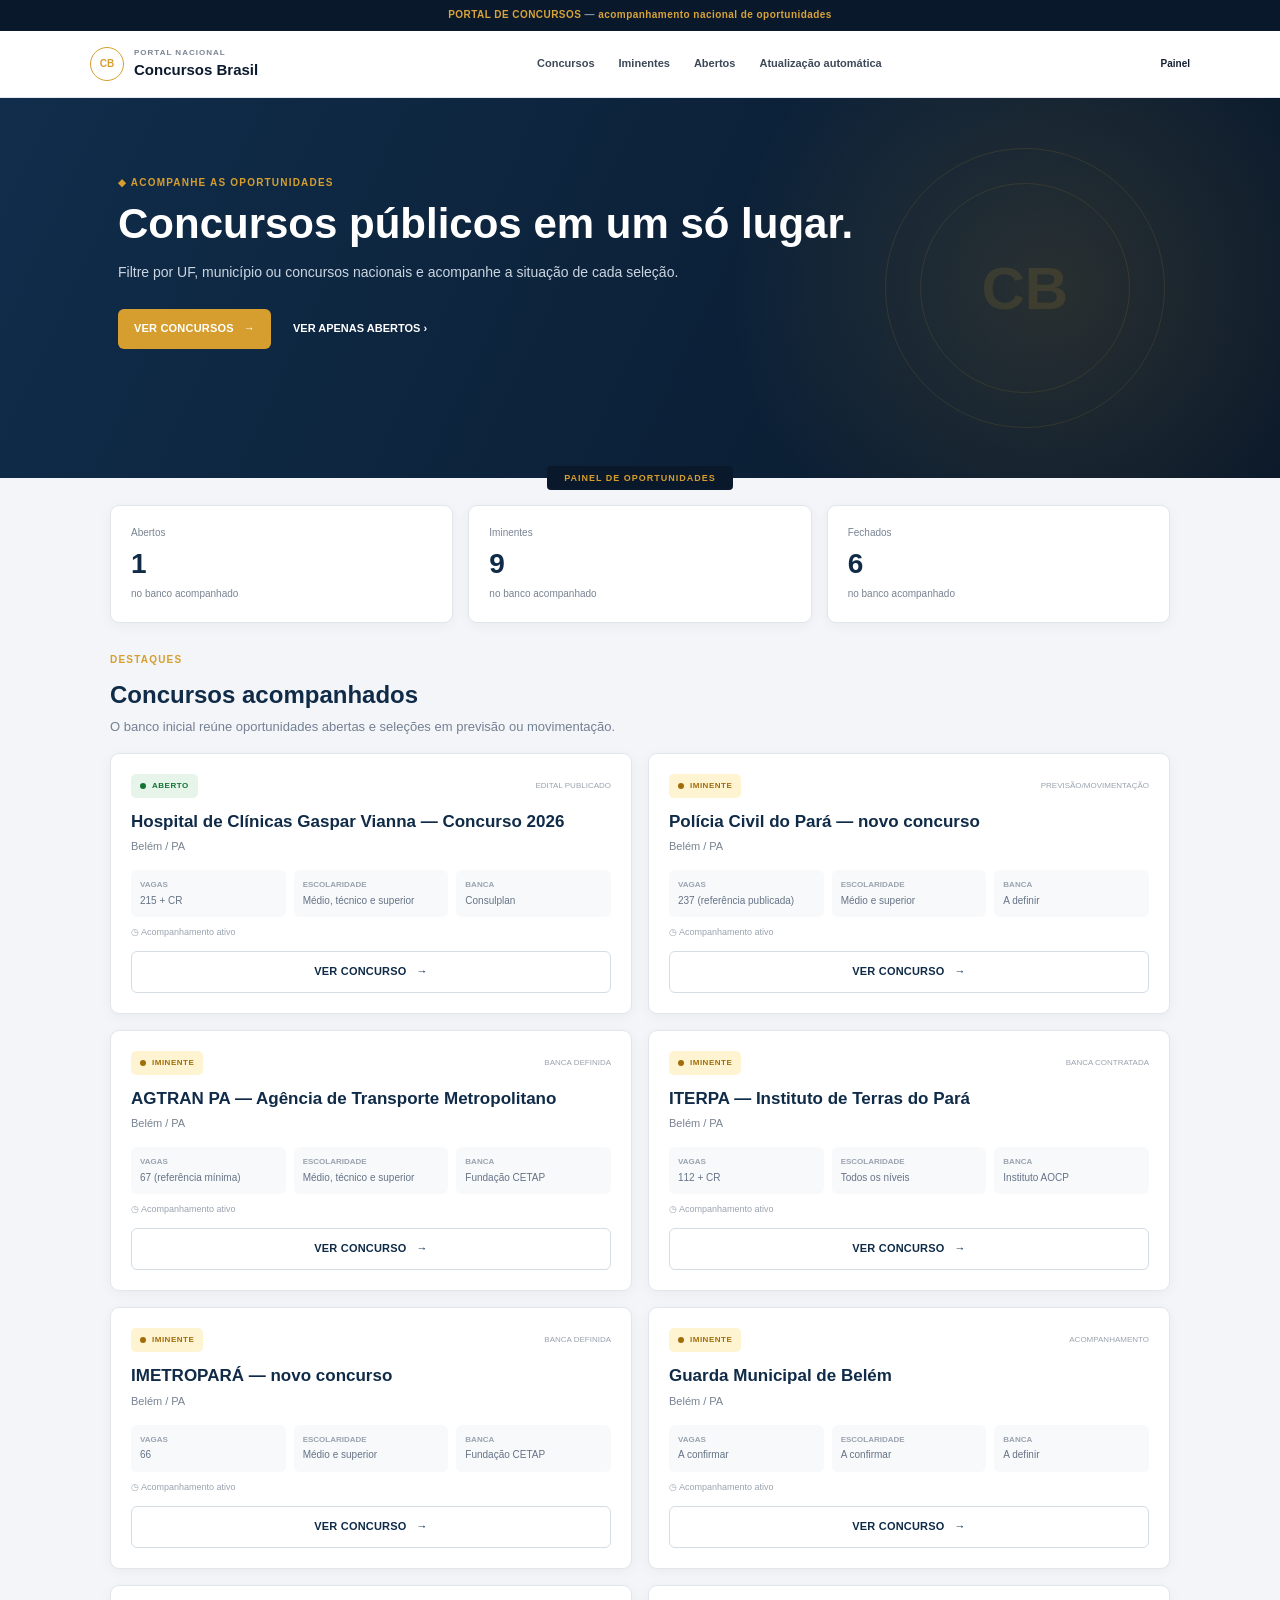
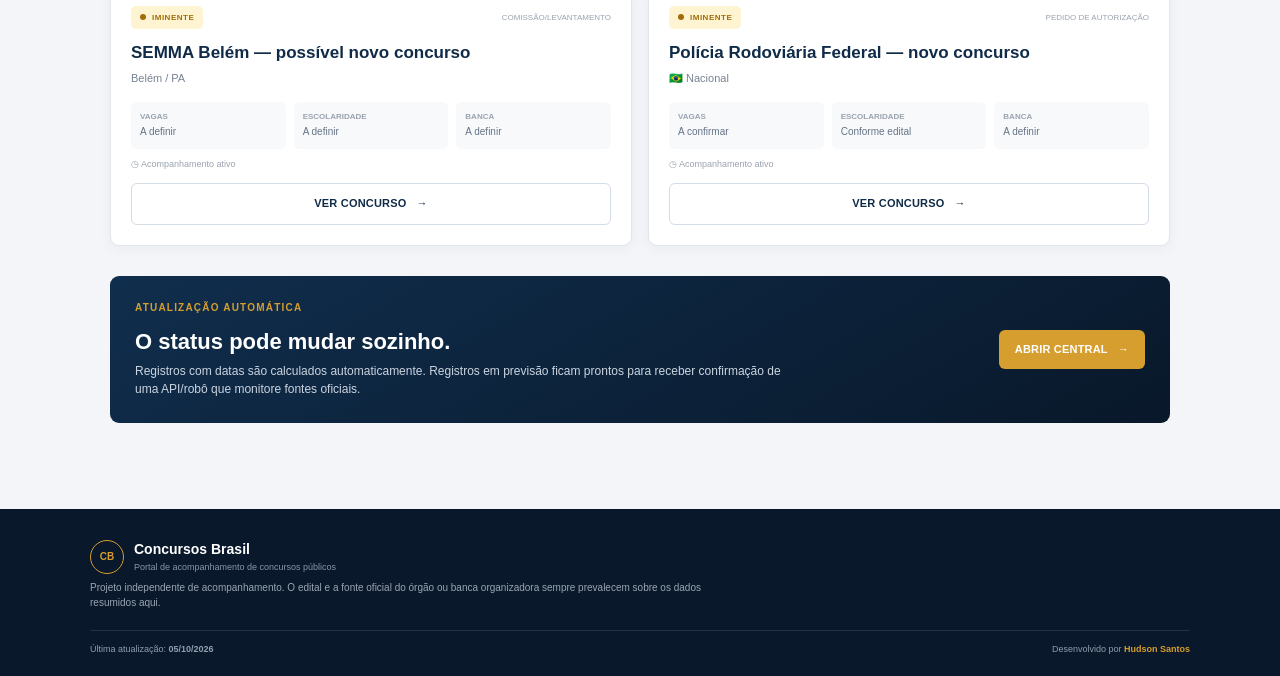
==== index.html @ ea2a6db9 "Add files via upload" ====
<!doctype html><html lang="pt-BR"><head><meta charset="utf-8"><meta name="viewport" content="width=device-width,initial-scale=1"><meta name="theme-color" content="#09182a"><title>Concursos Brasil | Portal de Concursos</title><link rel="stylesheet" href="style.css"></head><body>
<div class="top-bar">PORTAL DE CONCURSOS <span>—</span> acompanhamento nacional de oportunidades</div>
<header class="navbar"><a class="brand" href="index.html"><div class="logo-mark"><span>CB</span></div><div><span class="brand-kicker">PORTAL NACIONAL</span><strong>Concursos Brasil</strong></div></a><nav class="desktop-nav"><a href="concursos.html">Concursos</a><a href="concursos.html?status=iminente">Iminentes</a><a href="concursos.html?status=aberto">Abertos</a><a href="#automatico">Atualização automática</a></nav><a class="admin-link" href="admin/index.html">Painel</a><button class="menu-button" id="menuButton">☰</button></header>
<div class="mobile-menu" id="mobileMenu"><a href="concursos.html">Todos os concursos</a><a href="concursos.html?status=iminente">Iminentes</a><a href="concursos.html?status=aberto">Abertos</a><a href="#automatico">Atualização automática</a></div>
<main><section class="hero"><div class="hero-inner"><div class="eyebrow">◆ ACOMPANHE AS OPORTUNIDADES</div><h1>Concursos públicos em um só lugar.</h1><p>Filtre por UF, município ou concursos nacionais e acompanhe a situação de cada seleção.</p><div class="hero-actions"><a class="btn btn-gold" href="concursos.html">VER CONCURSOS <b>→</b></a><a class="hero-link" href="concursos.html?status=aberto">VER APENAS ABERTOS ›</a></div></div><div class="hero-emblem"><div class="emblem-ring"><span>CB</span></div></div></section><div class="section-ribbon"><span>PAINEL DE OPORTUNIDADES</span></div>
<section class="page-wrap"><div class="stats-grid" id="stats"></div><section class="section-block"><div class="section-kicker">DESTAQUES</div><h2>Concursos acompanhados</h2><p>O banco inicial reúne oportunidades abertas e seleções em previsão ou movimentação.</p><div class="cards-grid" id="featured"></div></section><section class="dark-strip" id="automatico"><div><div class="section-kicker">ATUALIZAÇÃO AUTOMÁTICA</div><h2>O status pode mudar sozinho.</h2><p>Registros com datas são calculados automaticamente. Registros em previsão ficam prontos para receber confirmação de uma API/robô que monitore fontes oficiais.</p></div><a class="btn btn-gold" href="concursos.html">ABRIR CENTRAL <b>→</b></a></section></section></main>
<footer class="footer"><div class="footer-inner"><div class="footer-brand"><div class="logo-mark"><span>CB</span></div><div><strong>Concursos Brasil</strong><small>Portal de acompanhamento de concursos públicos</small></div></div><p>Projeto independente de acompanhamento. O edital e a fonte oficial do órgão ou banca organizadora sempre prevalecem sobre os dados resumidos aqui.</p><div class="footer-bottom"><span>Última atualização: <b id="lastUpdate">—</b></span><span>Desenvolvido por <strong>Hudson Santos</strong></span></div></div></footer><script src="data.js"></script><script src="script.js"></script></body></html>
---- style.css ----
html{scroll-behavior:smooth}*{box-sizing:border-box;margin:0;padding:0}body{font-family:-apple-system,BlinkMacSystemFont,"Segoe UI",Roboto,Arial,sans-serif;background:#f3f5f8;color:#172033;line-height:1.45}a{text-decoration:none;color:inherit}button,input,select{font:inherit}.top-bar{height:31px;background:#09182a;color:#d8a33a;text-align:center;font-size:10px;font-weight:800;letter-spacing:.45px;padding:8px}.top-bar span{color:#8793a5}.navbar{height:67px;background:#fff;border-bottom:1px solid #e4e8ee;display:flex;align-items:center;justify-content:space-between;padding:0 max(18px,calc((100% - 1100px)/2));position:sticky;top:0;z-index:30}.brand{display:flex;align-items:center;gap:10px}.brand strong{display:block;color:#0b1a2d;font-size:15px}.brand-kicker{display:block;color:#7a8493;font-size:8px;font-weight:800;letter-spacing:1px}.logo-mark{width:34px;height:34px;border:1px solid #d69e2e;border-radius:50%;display:grid;place-items:center;color:#d69e2e;font-weight:900;font-size:10px}.desktop-nav{display:flex;gap:24px;font-size:11px;font-weight:700;color:#3d4858}.desktop-nav a:hover,.admin-link:hover{color:#c58f22}.admin-link{font-size:10px;font-weight:900}.menu-button{display:none;border:1px solid #dfe4eb;background:#fff;border-radius:6px;padding:7px 10px}.mobile-menu{display:none;background:#fff;border-bottom:1px solid #e2e7ee;position:sticky;top:98px;z-index:29;padding:8px 18px}.mobile-menu.open{display:flex;flex-direction:column}.mobile-menu a{padding:12px 0;border-bottom:1px solid #edf0f4;font-size:13px;font-weight:700}.hero{min-height:380px;background:linear-gradient(115deg,#102d4b,#09182a);color:#fff;position:relative;overflow:hidden}.hero:after{content:"";position:absolute;inset:0;background:radial-gradient(circle at 82% 50%,rgba(214,158,46,.15),transparent 30%)}.hero-inner{max-width:1100px;margin:auto;padding:78px 28px;position:relative;z-index:2}.eyebrow,.section-kicker{color:#d69e2e;font-size:10px;font-weight:900;letter-spacing:1.2px;margin-bottom:11px}.hero h1,.inner-hero h1{font-size:42px;line-height:1.05;margin-bottom:15px;font-weight:800}.hero p,.inner-hero p{max-width:650px;color:#cbd5e1;font-size:14px;line-height:1.65}.hero-actions{display:flex;align-items:center;gap:22px;margin-top:25px}.btn{border:0;display:inline-flex;justify-content:center;align-items:center;gap:10px;padding:12px 16px;border-radius:6px;font-size:11px;font-weight:900;letter-spacing:.2px;cursor:pointer;transition:.22s}.btn:hover{transform:translateY(-1px)}.btn-gold{background:#d69e2e;color:#fff}.btn-outline{background:#fff;color:#0f2b48;border:1px solid #d4dce5}.full{width:100%}.hero-link{font-size:11px;font-weight:800}.hero-emblem{position:absolute;right:9%;top:50px;width:280px;height:280px;opacity:.13;border:1px solid #d69e2e;border-radius:50%;display:grid;place-items:center}.emblem-ring{width:210px;height:210px;border:1px solid #d69e2e;border-radius:50%;display:grid;place-items:center}.emblem-ring span{font-size:60px;font-weight:900;color:#d69e2e}.section-ribbon{text-align:center;margin-top:-14px;position:relative;z-index:5}.section-ribbon span{background:#09182a;color:#d69e2e;padding:7px 17px;border-radius:4px;font-size:9px;font-weight:900;letter-spacing:1px}.page-wrap{max-width:1100px;margin:auto;padding:0 20px 40px}.stats-grid{display:grid;grid-template-columns:repeat(3,1fr);gap:15px;margin-top:18px}.stat-card,.card,.feature-card,.contest-card{background:#fff;border:1px solid #e1e6ed;border-radius:9px;box-shadow:0 3px 14px rgba(16,24,40,.045);padding:20px}.stat-card span,.stat-card small{display:block;color:#788392;font-size:10px}.stat-card strong{display:block;color:#102b48;font-size:28px;margin:3px 0}.section-block{margin:30px 0}.section-block h2{font-size:24px;color:#102b48;margin-bottom:5px}.section-block>p{font-size:13px;color:#748093;margin-bottom:16px}.cards-grid,.contest-list{display:grid;grid-template-columns:repeat(2,1fr);gap:16px}.contest-card{transition:.2s}.contest-card:hover{transform:translateY(-2px);border-color:#d69e2e}.contest-card-top{display:flex;justify-content:space-between;align-items:center;margin-bottom:12px}.status-pill{display:inline-flex;align-items:center;gap:6px;border-radius:5px;padding:6px 9px;font-size:8px;font-weight:900;letter-spacing:.5px}.status-pill i{width:6px;height:6px;border-radius:50%;background:currentColor}.status-aberto{background:#e6f4ea;color:#137333}.status-iminente{background:#fff4d2;color:#a16d08}.status-fechado{background:#edf1f5;color:#718096}.confidence{font-size:8px;color:#9aa3af;text-transform:uppercase}.contest-card h3{font-size:17px;color:#102b48;margin-bottom:5px}.location{font-size:11px;color:#778292;margin-bottom:15px}.meta-grid{display:grid;grid-template-columns:repeat(3,1fr);gap:8px;margin-bottom:13px}.meta-grid span{font-size:10px;color:#667386;background:#f7f9fb;border-radius:6px;padding:9px}.meta-grid b{display:block;font-size:8px;text-transform:uppercase;color:#9aa3af;margin-bottom:3px}.date-line{font-size:10px;color:#667386;margin-bottom:14px}.dark-strip{margin:26px 0;background:linear-gradient(150deg,#102e4d,#09182a);border-radius:9px;padding:25px;color:#fff;display:flex;justify-content:space-between;align-items:center;gap:20px}.dark-strip h2{font-size:22px;margin-bottom:5px}.dark-strip p{font-size:12px;color:#cbd5e0;max-width:650px}.footer{background:#09182a;color:#fff;margin-top:20px;padding:30px 20px 20px}.footer-inner{max-width:1100px;margin:auto}.footer-inner p{color:#99a5b4;font-size:10px;max-width:650px;margin-top:7px}.footer-bottom{border-top:1px solid rgba(255,255,255,.1);margin-top:20px;padding-top:12px;color:#929eae;font-size:9px}.inner-hero{background:linear-gradient(160deg,#102e4d,#09182a);color:#fff;padding:32px 0 38px}.inner-page{padding-top:20px}.back-link{display:inline-block;color:#dce4ed;font-size:10px;font-weight:900;margin-bottom:17px}.nav-back{margin:0}.filters{margin-bottom:25px}.filter-row{display:grid;grid-template-columns:repeat(4,1fr);gap:12px}.filters label{font-size:9px;font-weight:900;color:#657183;text-transform:uppercase}.filters select{display:block;width:100%;margin-top:6px;border:1px solid #dfe5ec;background:#fff;border-radius:6px;padding:10px;color:#263246;font-size:11px}.search-box{display:flex;border:1px solid #dfe5ec;border-radius:6px;margin:14px 0 10px}.search-box input{border:0;outline:0;flex:1;padding:11px 12px;font-size:12px;background:transparent}.search-box span{padding:10px 13px;color:#7b8796}.filter-actions{display:flex;align-items:center;gap:12px}.filter-actions span{font-size:10px;color:#7a8492}.empty-state{background:#fff;border:1px solid #e2e7ed;border-radius:8px;padding:18px;color:#596779;font-size:12px;grid-column:1/-1}.empty-state span{display:block;color:#9aa3af;font-size:11px;margin-top:3px}.detail-grid{display:grid;grid-template-columns:1fr 1fr;gap:16px}.card h2,.feature-card h2{font-size:20px;color:#102b48;margin-bottom:7px}.card p,.feature-card p{font-size:13px;color:#748093;line-height:1.55;margin-bottom:16px}.info-list>div{display:flex;justify-content:space-between;padding:11px 0;border-bottom:1px solid #edf0f4;font-size:11px}.info-list span{color:#748093;text-align:right}@media(max-width:800px){.desktop-nav,.admin-link{display:none}.menu-button{display:block}.hero-inner{padding:60px 20px}.hero h1{font-size:34px}.hero-emblem{right:-80px;top:75px}.cards-grid,.contest-list,.detail-grid{grid-template-columns:1fr}.page-wrap{padding-left:16px;padding-right:16px}.filter-row{grid-template-columns:1fr 1fr}.stats-grid{grid-template-columns:1fr 1fr}.dark-strip{align-items:flex-start;flex-direction:column}.dark-strip .btn{width:100%}}@media(max-width:480px){.top-bar{font-size:8px}.navbar{padding:0 14px}.hero h1,.inner-hero h1{font-size:29px}.stats-grid,.filter-row{grid-template-columns:1fr}.meta-grid{grid-template-columns:1fr}}
.footer-brand{display:flex;align-items:center;gap:10px}.footer-brand strong{display:block;font-size:14px}.footer-brand small{display:block;color:#8996a6;font-size:9px;margin-top:2px}.footer-bottom{display:flex;justify-content:space-between;gap:20px;flex-wrap:wrap}.footer-bottom strong{color:#d69e2e}.monitor-line{font-size:9px;color:#9aa3af;margin:-4px 0 12px}
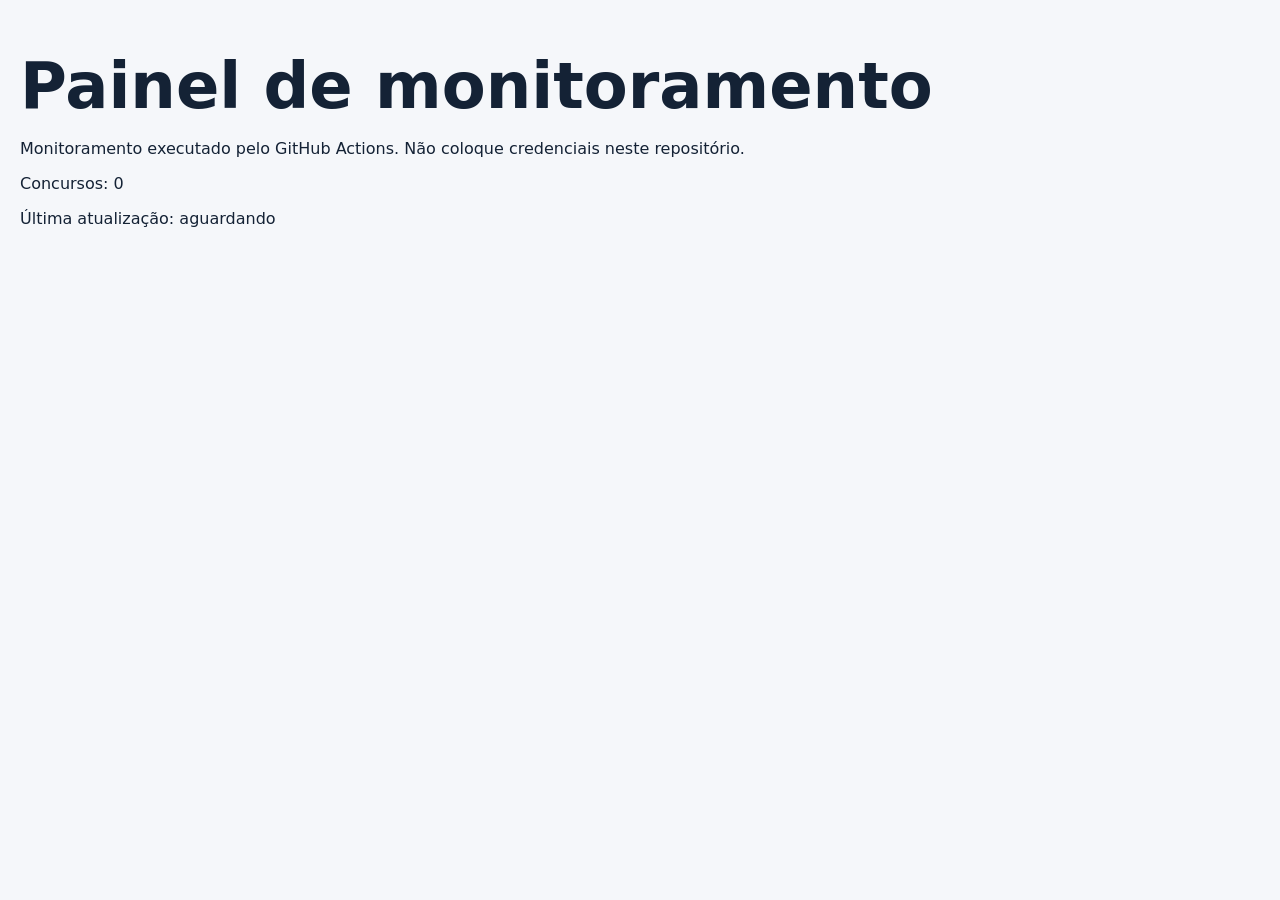
==== commit 18729aac: "Add files via upload" ====
--- a/index.html
+++ b/index.html
@@ -1,7 +1 @@
-<!doctype html><html lang="pt-BR"><head><meta charset="utf-8"><meta name="viewport" content="width=device-width,initial-scale=1"><meta name="theme-color" content="#09182a"><title>Concursos Brasil | Portal de Concursos</title><link rel="stylesheet" href="style.css"></head><body>
-<div class="top-bar">PORTAL DE CONCURSOS <span>—</span> acompanhamento nacional de oportunidades</div>
-<header class="navbar"><a class="brand" href="index.html"><div class="logo-mark"><span>CB</span></div><div><span class="brand-kicker">PORTAL NACIONAL</span><strong>Concursos Brasil</strong></div></a><nav class="desktop-nav"><a href="concursos.html">Concursos</a><a href="concursos.html?status=iminente">Iminentes</a><a href="concursos.html?status=aberto">Abertos</a><a href="#automatico">Atualização automática</a></nav><a class="admin-link" href="admin/index.html">Painel</a><button class="menu-button" id="menuButton">☰</button></header>
-<div class="mobile-menu" id="mobileMenu"><a href="concursos.html">Todos os concursos</a><a href="concursos.html?status=iminente">Iminentes</a><a href="concursos.html?status=aberto">Abertos</a><a href="#automatico">Atualização automática</a></div>
-<main><section class="hero"><div class="hero-inner"><div class="eyebrow">◆ ACOMPANHE AS OPORTUNIDADES</div><h1>Concursos públicos em um só lugar.</h1><p>Filtre por UF, município ou concursos nacionais e acompanhe a situação de cada seleção.</p><div class="hero-actions"><a class="btn btn-gold" href="concursos.html">VER CONCURSOS <b>→</b></a><a class="hero-link" href="concursos.html?status=aberto">VER APENAS ABERTOS ›</a></div></div><div class="hero-emblem"><div class="emblem-ring"><span>CB</span></div></div></section><div class="section-ribbon"><span>PAINEL DE OPORTUNIDADES</span></div>
-<section class="page-wrap"><div class="stats-grid" id="stats"></div><section class="section-block"><div class="section-kicker">DESTAQUES</div><h2>Concursos acompanhados</h2><p>O banco inicial reúne oportunidades abertas e seleções em previsão ou movimentação.</p><div class="cards-grid" id="featured"></div></section><section class="dark-strip" id="automatico"><div><div class="section-kicker">ATUALIZAÇÃO AUTOMÁTICA</div><h2>O status pode mudar sozinho.</h2><p>Registros com datas são calculados automaticamente. Registros em previsão ficam prontos para receber confirmação de uma API/robô que monitore fontes oficiais.</p></div><a class="btn btn-gold" href="concursos.html">ABRIR CENTRAL <b>→</b></a></section></section></main>
-<footer class="footer"><div class="footer-inner"><div class="footer-brand"><div class="logo-mark"><span>CB</span></div><div><strong>Concursos Brasil</strong><small>Portal de acompanhamento de concursos públicos</small></div></div><p>Projeto independente de acompanhamento. O edital e a fonte oficial do órgão ou banca organizadora sempre prevalecem sobre os dados resumidos aqui.</p><div class="footer-bottom"><span>Última atualização: <b id="lastUpdate">—</b></span><span>Desenvolvido por <strong>Hudson Santos</strong></span></div></div></footer><script src="data.js"></script><script src="script.js"></script></body></html>
+<!doctype html><html lang="pt-BR"><meta charset="utf-8"><meta name="viewport" content="width=device-width,initial-scale=1"><title>Admin — Concursos Brasil</title><link rel="stylesheet" href="../style.css"><main class="container" style="padding:40px 20px"><h1>Painel de monitoramento</h1><p>Monitoramento executado pelo GitHub Actions. Não coloque credenciais neste repositório.</p><div id="status">Carregando…</div><script src="../data/runtime.js"></script><script>const d=window.CONCURSOS_RUNTIME||{};document.getElementById('status').innerHTML='<p>Concursos: '+(d.contests||[]).length+'</p><p>Última atualização: '+(d.updatedAt||'aguardando')+'</p>';</script></main>
--- a/style.css
+++ b/style.css
@@ -1,2 +1 @@
-html{scroll-behavior:smooth}*{box-sizing:border-box;margin:0;padding:0}body{font-family:-apple-system,BlinkMacSystemFont,"Segoe UI",Roboto,Arial,sans-serif;background:#f3f5f8;color:#172033;line-height:1.45}a{text-decoration:none;color:inherit}button,input,select{font:inherit}.top-bar{height:31px;background:#09182a;color:#d8a33a;text-align:center;font-size:10px;font-weight:800;letter-spacing:.45px;padding:8px}.top-bar span{color:#8793a5}.navbar{height:67px;background:#fff;border-bottom:1px solid #e4e8ee;display:flex;align-items:center;justify-content:space-between;padding:0 max(18px,calc((100% - 1100px)/2));position:sticky;top:0;z-index:30}.brand{display:flex;align-items:center;gap:10px}.brand strong{display:block;color:#0b1a2d;font-size:15px}.brand-kicker{display:block;color:#7a8493;font-size:8px;font-weight:800;letter-spacing:1px}.logo-mark{width:34px;height:34px;border:1px solid #d69e2e;border-radius:50%;display:grid;place-items:center;color:#d69e2e;font-weight:900;font-size:10px}.desktop-nav{display:flex;gap:24px;font-size:11px;font-weight:700;color:#3d4858}.desktop-nav a:hover,.admin-link:hover{color:#c58f22}.admin-link{font-size:10px;font-weight:900}.menu-button{display:none;border:1px solid #dfe4eb;background:#fff;border-radius:6px;padding:7px 10px}.mobile-menu{display:none;background:#fff;border-bottom:1px solid #e2e7ee;position:sticky;top:98px;z-index:29;padding:8px 18px}.mobile-menu.open{display:flex;flex-direction:column}.mobile-menu a{padding:12px 0;border-bottom:1px solid #edf0f4;font-size:13px;font-weight:700}.hero{min-height:380px;background:linear-gradient(115deg,#102d4b,#09182a);color:#fff;position:relative;overflow:hidden}.hero:after{content:"";position:absolute;inset:0;background:radial-gradient(circle at 82% 50%,rgba(214,158,46,.15),transparent 30%)}.hero-inner{max-width:1100px;margin:auto;padding:78px 28px;position:relative;z-index:2}.eyebrow,.section-kicker{color:#d69e2e;font-size:10px;font-weight:900;letter-spacing:1.2px;margin-bottom:11px}.hero h1,.inner-hero h1{font-size:42px;line-height:1.05;margin-bottom:15px;font-weight:800}.hero p,.inner-hero p{max-width:650px;color:#cbd5e1;font-size:14px;line-height:1.65}.hero-actions{display:flex;align-items:center;gap:22px;margin-top:25px}.btn{border:0;display:inline-flex;justify-content:center;align-items:center;gap:10px;padding:12px 16px;border-radius:6px;font-size:11px;font-weight:900;letter-spacing:.2px;cursor:pointer;transition:.22s}.btn:hover{transform:translateY(-1px)}.btn-gold{background:#d69e2e;color:#fff}.btn-outline{background:#fff;color:#0f2b48;border:1px solid #d4dce5}.full{width:100%}.hero-link{font-size:11px;font-weight:800}.hero-emblem{position:absolute;right:9%;top:50px;width:280px;height:280px;opacity:.13;border:1px solid #d69e2e;border-radius:50%;display:grid;place-items:center}.emblem-ring{width:210px;height:210px;border:1px solid #d69e2e;border-radius:50%;display:grid;place-items:center}.emblem-ring span{font-size:60px;font-weight:900;color:#d69e2e}.section-ribbon{text-align:center;margin-top:-14px;position:relative;z-index:5}.section-ribbon span{background:#09182a;color:#d69e2e;padding:7px 17px;border-radius:4px;font-size:9px;font-weight:900;letter-spacing:1px}.page-wrap{max-width:1100px;margin:auto;padding:0 20px 40px}.stats-grid{display:grid;grid-template-columns:repeat(3,1fr);gap:15px;margin-top:18px}.stat-card,.card,.feature-card,.contest-card{background:#fff;border:1px solid #e1e6ed;border-radius:9px;box-shadow:0 3px 14px rgba(16,24,40,.045);padding:20px}.stat-card span,.stat-card small{display:block;color:#788392;font-size:10px}.stat-card strong{display:block;color:#102b48;font-size:28px;margin:3px 0}.section-block{margin:30px 0}.section-block h2{font-size:24px;color:#102b48;margin-bottom:5px}.section-block>p{font-size:13px;color:#748093;margin-bottom:16px}.cards-grid,.contest-list{display:grid;grid-template-columns:repeat(2,1fr);gap:16px}.contest-card{transition:.2s}.contest-card:hover{transform:translateY(-2px);border-color:#d69e2e}.contest-card-top{display:flex;justify-content:space-between;align-items:center;margin-bottom:12px}.status-pill{display:inline-flex;align-items:center;gap:6px;border-radius:5px;padding:6px 9px;font-size:8px;font-weight:900;letter-spacing:.5px}.status-pill i{width:6px;height:6px;border-radius:50%;background:currentColor}.status-aberto{background:#e6f4ea;color:#137333}.status-iminente{background:#fff4d2;color:#a16d08}.status-fechado{background:#edf1f5;color:#718096}.confidence{font-size:8px;color:#9aa3af;text-transform:uppercase}.contest-card h3{font-size:17px;color:#102b48;margin-bottom:5px}.location{font-size:11px;color:#778292;margin-bottom:15px}.meta-grid{display:grid;grid-template-columns:repeat(3,1fr);gap:8px;margin-bottom:13px}.meta-grid span{font-size:10px;color:#667386;background:#f7f9fb;border-radius:6px;padding:9px}.meta-grid b{display:block;font-size:8px;text-transform:uppercase;color:#9aa3af;margin-bottom:3px}.date-line{font-size:10px;color:#667386;margin-bottom:14px}.dark-strip{margin:26px 0;background:linear-gradient(150deg,#102e4d,#09182a);border-radius:9px;padding:25px;color:#fff;display:flex;justify-content:space-between;align-items:center;gap:20px}.dark-strip h2{font-size:22px;margin-bottom:5px}.dark-strip p{font-size:12px;color:#cbd5e0;max-width:650px}.footer{background:#09182a;color:#fff;margin-top:20px;padding:30px 20px 20px}.footer-inner{max-width:1100px;margin:auto}.footer-inner p{color:#99a5b4;font-size:10px;max-width:650px;margin-top:7px}.footer-bottom{border-top:1px solid rgba(255,255,255,.1);margin-top:20px;padding-top:12px;color:#929eae;font-size:9px}.inner-hero{background:linear-gradient(160deg,#102e4d,#09182a);color:#fff;padding:32px 0 38px}.inner-page{padding-top:20px}.back-link{display:inline-block;color:#dce4ed;font-size:10px;font-weight:900;margin-bottom:17px}.nav-back{margin:0}.filters{margin-bottom:25px}.filter-row{display:grid;grid-template-columns:repeat(4,1fr);gap:12px}.filters label{font-size:9px;font-weight:900;color:#657183;text-transform:uppercase}.filters select{display:block;width:100%;margin-top:6px;border:1px solid #dfe5ec;background:#fff;border-radius:6px;padding:10px;color:#263246;font-size:11px}.search-box{display:flex;border:1px solid #dfe5ec;border-radius:6px;margin:14px 0 10px}.search-box input{border:0;outline:0;flex:1;padding:11px 12px;font-size:12px;background:transparent}.search-box span{padding:10px 13px;color:#7b8796}.filter-actions{display:flex;align-items:center;gap:12px}.filter-actions span{font-size:10px;color:#7a8492}.empty-state{background:#fff;border:1px solid #e2e7ed;border-radius:8px;padding:18px;color:#596779;font-size:12px;grid-column:1/-1}.empty-state span{display:block;color:#9aa3af;font-size:11px;margin-top:3px}.detail-grid{display:grid;grid-template-columns:1fr 1fr;gap:16px}.card h2,.feature-card h2{font-size:20px;color:#102b48;margin-bottom:7px}.card p,.feature-card p{font-size:13px;color:#748093;line-height:1.55;margin-bottom:16px}.info-list>div{display:flex;justify-content:space-between;padding:11px 0;border-bottom:1px solid #edf0f4;font-size:11px}.info-list span{color:#748093;text-align:right}@media(max-width:800px){.desktop-nav,.admin-link{display:none}.menu-button{display:block}.hero-inner{padding:60px 20px}.hero h1{font-size:34px}.hero-emblem{right:-80px;top:75px}.cards-grid,.contest-list,.detail-grid{grid-template-columns:1fr}.page-wrap{padding-left:16px;padding-right:16px}.filter-row{grid-template-columns:1fr 1fr}.stats-grid{grid-template-columns:1fr 1fr}.dark-strip{align-items:flex-start;flex-direction:column}.dark-strip .btn{width:100%}}@media(max-width:480px){.top-bar{font-size:8px}.navbar{padding:0 14px}.hero h1,.inner-hero h1{font-size:29px}.stats-grid,.filter-row{grid-template-columns:1fr}.meta-grid{grid-template-columns:1fr}}
-.footer-brand{display:flex;align-items:center;gap:10px}.footer-brand strong{display:block;font-size:14px}.footer-brand small{display:block;color:#8996a6;font-size:9px;margin-top:2px}.footer-bottom{display:flex;justify-content:space-between;gap:20px;flex-wrap:wrap}.footer-bottom strong{color:#d69e2e}.monitor-line{font-size:9px;color:#9aa3af;margin:-4px 0 12px}
+:root{--navy:#071a33;--navy2:#0d2748;--gold:#d7a83e;--bg:#f5f7fa;--text:#142235;--muted:#66758a;--line:#e3e8ef;--green:#16834b;--yellow:#b97900;--red:#c0392b}*{box-sizing:border-box}body{margin:0;font-family:Inter,system-ui,-apple-system,Segoe UI,Arial,sans-serif;color:var(--text);background:var(--bg)}a{text-decoration:none;color:inherit}.wrap{width:min(1160px,92%);margin:auto}.top{background:var(--navy);color:white;border-bottom:1px solid #193657;position:sticky;top:0;z-index:5}.nav{height:72px;display:flex;align-items:center;justify-content:space-between}.brand{display:flex;gap:10px;align-items:center;font-size:19px;font-weight:700}.brand b{color:var(--gold)}.mark{width:38px;height:38px;display:grid;place-items:center;background:var(--gold);color:var(--navy);border-radius:9px;font-weight:900}.nav nav{display:flex;gap:25px}.nav nav a{opacity:.8;padding:26px 0}.nav nav a.active,.nav nav a:hover{opacity:1;color:var(--gold)}.hamb{display:none;background:none;color:#fff;border:0;font-size:25px}.hero{background:linear-gradient(125deg,var(--navy),var(--navy2));color:#fff;padding:82px 0 74px}.hero-grid{display:grid;grid-template-columns:1.35fr .65fr;gap:60px;align-items:center}.eyebrow{font-size:12px;letter-spacing:2px;font-weight:800;color:var(--gold)}h1{font-size:clamp(38px,5vw,66px);line-height:1.02;margin:14px 0 20px}.hero h1 strong{color:var(--gold)}.hero p{font-size:18px;line-height:1.65;color:#d8e1ed;max-width:680px}.actions{display:flex;gap:12px;margin-top:30px}.btn{display:inline-block;padding:13px 19px;border-radius:8px;font-weight:800;border:1px solid transparent}.btn.primary{background:var(--gold);color:var(--navy)}.btn.ghost{border-color:#49627e;color:#fff}.hero-card{background:#fff;color:var(--text);padding:28px;border-radius:18px;box-shadow:0 20px 60px #0004}.live{font-size:11px;font-weight:900;color:var(--green);letter-spacing:1px}.live i{display:inline-block;width:8px;height:8px;background:var(--green);border-radius:50%;margin-right:6px}.big{font-size:28px;font-weight:900;margin:18px 0 7px}.hero-card p{font-size:14px;color:var(--muted)}.stats{display:grid;grid-template-columns:repeat(4,1fr);background:#fff;margin-top:-28px;position:relative;border-radius:14px;box-shadow:0 10px 30px #10233d12}.stats div{padding:25px;border-right:1px solid var(--line)}.stats div:last-child{border:0}.stats b{display:block;font-size:30px}.stats span{color:var(--muted);font-size:13px}.section{padding:65px 0}.section-head{display:flex;justify-content:space-between;align-items:end;margin-bottom:24px}.section h2,.page-title h1{font-size:34px;margin:8px 0}.section-head>a{font-weight:800;color:var(--navy2)}.cards{display:grid;grid-template-columns:repeat(3,1fr);gap:18px}.card{background:#fff;border:1px solid var(--line);border-radius:14px;padding:20px;box-shadow:0 7px 22px #10233d08}.card-top,.card-foot{display:flex;justify-content:space-between;gap:10px;align-items:center;font-size:12px;color:var(--muted)}.badge{font-size:10px;font-weight:900;padding:6px 8px;border-radius:999px;letter-spacing:.6px}.badge.aberto{background:#dff5e8;color:var(--green)}.badge.iminente{background:#fff0cf;color:var(--yellow)}.badge.fechado{background:#f9e0dd;color:var(--red)}.card h3{font-size:20px;margin:17px 0 5px}.org{color:var(--muted);min-height:36px}.meta{display:grid;gap:8px;padding:16px 0;border-top:1px solid var(--line);border-bottom:1px solid var(--line);font-size:12px;color:#53647a}.card-foot{padding-top:15px}.card-foot a{color:var(--navy2);font-weight:900}.info{display:grid;grid-template-columns:1fr 1fr;gap:50px;align-items:center}.info p{color:var(--muted);line-height:1.7}.pipeline{display:flex;flex-wrap:wrap;gap:10px;align-items:center;justify-content:center}.pipeline span{background:#fff;border:1px solid var(--line);padding:16px;border-radius:10px;font-weight:800}.pipeline b{color:var(--gold)}footer{background:var(--navy);color:#b8c5d4;margin-top:30px}.foot{min-height:76px;display:flex;justify-content:space-between;align-items:center;font-size:13px}.foot b{color:var(--gold)}.listing{padding:55px 0}.page-title{margin-bottom:28px}.page-title h1{font-size:44px}.page-title p{color:var(--muted)}.filters{display:grid;grid-template-columns:2fr repeat(5,1fr);gap:10px;background:#fff;border:1px solid var(--line);padding:15px;border-radius:14px}.filters label{font-size:11px;font-weight:800;color:var(--muted)}input,select{display:block;width:100%;margin-top:7px;padding:12px;border:1px solid #d7dee8;border-radius:8px;background:#fff;color:var(--text);font:inherit}.toolbar{display:flex;justify-content:space-between;padding:20px 0;color:var(--muted);font-size:13px}.toolbar button{border:0;background:none;color:var(--navy2);font-weight:800}.detail{padding:55px 0}.back{color:var(--muted);font-weight:800}.detail-head{margin:28px 0;display:flex;justify-content:space-between;gap:20px;align-items:center}.detail-head h1{font-size:46px;margin:12px 0}.detail-head p{color:var(--muted);font-size:18px}.detail-box{background:var(--navy);color:#fff;padding:25px 35px;border-radius:14px;text-align:center}.detail-box b{display:block;font-size:28px;color:var(--gold)}.detail-box span{font-size:12px}.detail-grid{display:grid;grid-template-columns:1fr 1fr;gap:18px}.panel{background:#fff;border:1px solid var(--line);padding:26px;border-radius:14px}.panel h2{margin-top:0}.panel dl{display:grid;grid-template-columns:160px 1fr;gap:14px;margin:0}.panel dt{font-weight:800;color:var(--muted)}.panel dd{margin:0}.empty{background:#fff;padding:40px;border-radius:14px;text-align:center;color:var(--muted)}@media(max-width:900px){.cards{grid-template-columns:1fr 1fr}.filters{grid-template-columns:1fr 1fr}.hero-grid,.info{grid-template-columns:1fr}.stats{grid-template-columns:1fr 1fr}.nav nav{display:none;position:absolute;top:72px;left:0;right:0;background:var(--navy);padding:15px 4%;flex-direction:column;gap:0}.nav nav.show{display:flex}.nav nav a{padding:14px}.hamb{display:block}.detail-head,.detail-grid{grid-template-columns:1fr;display:grid}.detail-head h1{font-size:38px}}@media(max-width:600px){.cards,.filters{grid-template-columns:1fr}.hero{padding:55px 0}.stats div{padding:18px}.stats b{font-size:24px}.foot{flex-direction:column;justify-content:center;gap:7px}.section-head{display:block}.detail-box{justify-self:start}.panel dl{grid-template-columns:1fr}}
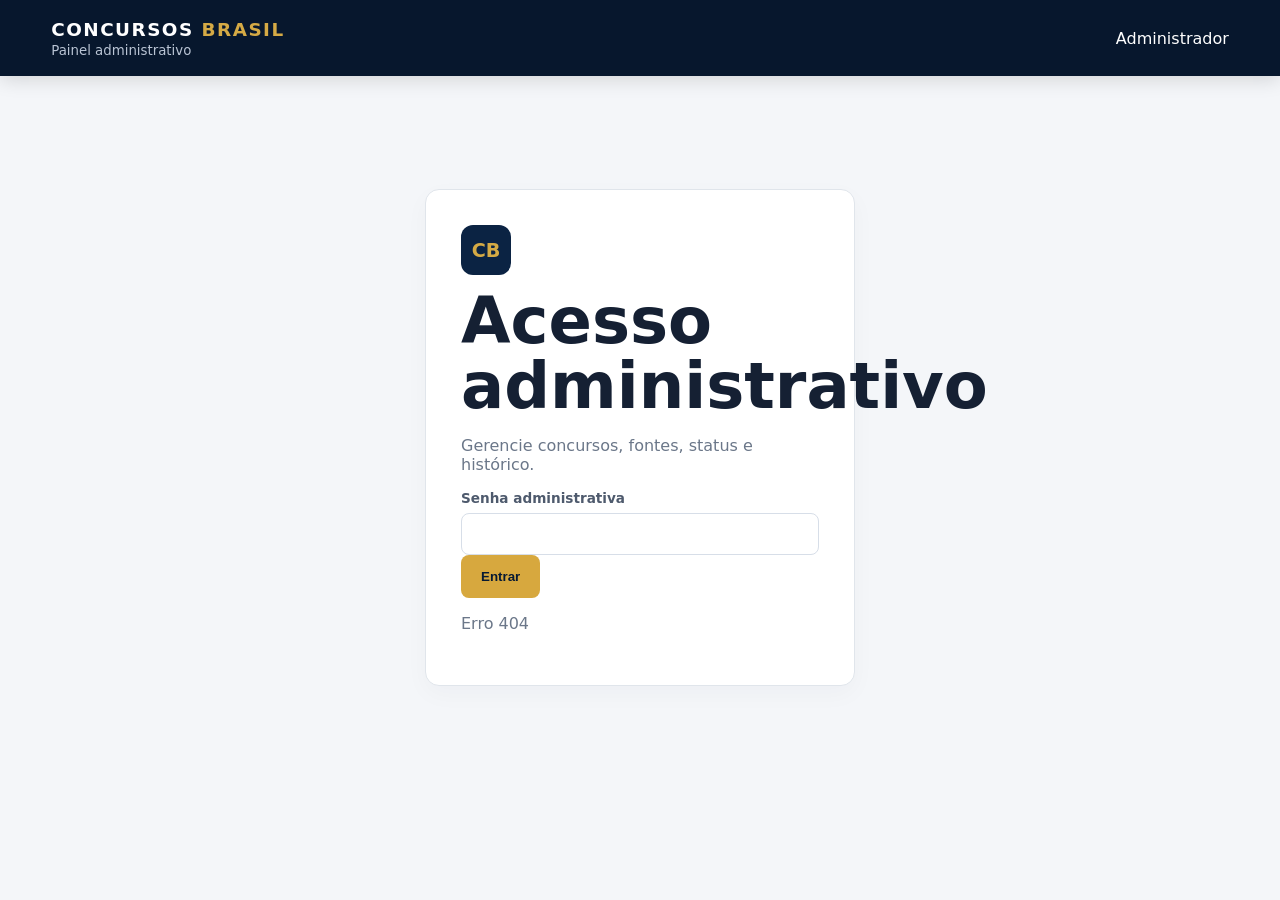
==== commit 6a4518fc: "Add files via upload" ====
--- a/index.html
+++ b/index.html
@@ -1 +1,18 @@
-<!doctype html><html lang="pt-BR"><meta charset="utf-8"><meta name="viewport" content="width=device-width,initial-scale=1"><title>Admin — Concursos Brasil</title><link rel="stylesheet" href="../style.css"><main class="container" style="padding:40px 20px"><h1>Painel de monitoramento</h1><p>Monitoramento executado pelo GitHub Actions. Não coloque credenciais neste repositório.</p><div id="status">Carregando…</div><script src="../data/runtime.js"></script><script>const d=window.CONCURSOS_RUNTIME||{};document.getElementById('status').innerHTML='<p>Concursos: '+(d.contests||[]).length+'</p><p>Última atualização: '+(d.updatedAt||'aguardando')+'</p>';</script></main>
+<!doctype html>
+<html lang="pt-BR">
+<head><meta charset="utf-8"><meta name="viewport" content="width=device-width,initial-scale=1"><title>Painel Administrativo — Concursos Brasil</title><link rel="stylesheet" href="../style.css"></head>
+<body class="admin-page">
+<header class="admin-top"><div><strong>CONCURSOS <span>BRASIL</span></strong><small>Painel administrativo</small></div><div class="admin-actions"><span id="adminUser">Administrador</span><button id="logout" class="btn ghost">Sair</button></div></header>
+<main class="admin-wrap">
+<section id="loginView" class="admin-login panel"><div class="admin-logo">CB</div><h1>Acesso administrativo</h1><p>Gerencie concursos, fontes, status e histórico.</p><form id="loginForm"><label>Senha administrativa<input id="password" type="password" autocomplete="current-password" required></label><button class="btn primary" type="submit">Entrar</button><p id="loginMsg" class="form-msg"></p></form></section>
+<section id="appView" hidden>
+<div class="admin-grid"><article class="stat panel"><span>Total</span><strong id="total">0</strong></article><article class="stat panel"><span>Aberto</span><strong id="open">0</strong></article><article class="stat panel"><span>Iminente</span><strong id="soon">0</strong></article><article class="stat panel"><span>Fechado</span><strong id="closed">0</strong></article></div>
+<div class="admin-tabs"><button class="tab active" data-tab="contests">Concursos</button><button class="tab" data-tab="sources">Fontes</button><button class="tab" data-tab="history">Histórico</button><button class="tab" data-tab="system">Sistema</button></div>
+<section id="tab-contests" class="admin-section"><div class="section-head"><div><h2>Concursos cadastrados</h2><p>Edite, adicione, exclua e corrija qualquer registro.</p></div><button id="newContest" class="btn primary">+ Novo concurso</button></div><div class="toolbar"><input id="search" placeholder="Pesquisar concurso, órgão, banca..."/><select id="filterStatus"><option value="">Todos os status</option><option value="aberto">Aberto</option><option value="iminente">Iminente</option><option value="fechado">Fechado</option></select><select id="filterUF"><option value="">Todas as UFs</option></select></div><div class="table-scroll"><table><thead><tr><th>Concurso</th><th>UF</th><th>Âmbito</th><th>Status</th><th>Atualização</th><th>Ações</th></tr></thead><tbody id="contestRows"></tbody></table></div></section>
+<section id="tab-sources" class="admin-section" hidden><div class="section-head"><div><h2>Fontes monitoradas</h2><p>Cadastre fontes oficiais e organizadoras usadas pelo monitor.</p></div><button id="newSource" class="btn primary">+ Nova fonte</button></div><div class="table-scroll"><table><thead><tr><th>Nome</th><th>Tipo</th><th>Escopo</th><th>URL</th><th>Ações</th></tr></thead><tbody id="sourceRows"></tbody></table></div></section>
+<section id="tab-history" class="admin-section" hidden><div class="section-head"><div><h2>Histórico</h2><p>Auditoria das alterações feitas pelo administrador e pelo robô.</p></div></div><div class="table-scroll"><table><thead><tr><th>Data</th><th>Ação</th><th>Concurso</th><th>Detalhes</th></tr></thead><tbody id="historyRows"></tbody></table></div></section>
+<section id="tab-system" class="admin-section" hidden><div class="panel system-card"><h2>Automação</h2><p>O monitor pode enviar novos registros para a API usando o segredo <code>MONITOR_TOKEN</code>. O site público lê o D1 pela rota <code>/api/contests</code>.</p><button id="seed" class="btn primary">Carregar base inicial no banco</button><button id="refresh" class="btn ghost">Atualizar painel</button><p id="systemMsg" class="form-msg"></p></div></section>
+</section></main>
+<div id="modal" class="modal" hidden><div class="modal-card"><button class="modal-close" id="closeModal">×</button><h2 id="modalTitle">Novo concurso</h2><form id="contestForm" class="form-grid"><input type="hidden" id="f_id"><label>Nome*<input id="f_nome" required></label><label>Órgão<input id="f_orgao"></label><label>UF*<input id="f_uf" maxlength="2" required></label><label>Município<input id="f_municipio"></label><label>Abrangência<select id="f_abrangencia"><option>Nacional</option><option>Federal</option><option>Estadual</option><option>Municipal</option><option>Regional</option></select></label><label>Status<select id="f_status"><option value="iminente">Iminente</option><option value="aberto">Aberto</option><option value="fechado">Fechado</option></select></label><label>Vagas<input id="f_vagas"></label><label>Escolaridade<input id="f_escolaridade"></label><label>Banca<input id="f_banca"></label><label>Início das inscrições<input id="f_inicio" type="date"></label><label>Fim das inscrições<input id="f_fim" type="date"></label><label>Data da prova<input id="f_prova" type="date"></label><label class="full">Fonte/URL<input id="f_fonte" type="url"></label><label>Fonte oficial? <select id="f_oficial"><option value="1">Sim</option><option value="0">Não</option></select></label><label>Confiança<input id="f_confidence" placeholder="oficial / confirmado / previsão"></label><div class="form-actions full"><button type="button" class="btn ghost" id="cancel">Cancelar</button><button class="btn primary">Salvar concurso</button></div><p id="formMsg" class="form-msg full"></p></form></div></div>
+<div id="sourceModal" class="modal" hidden><div class="modal-card"><button class="modal-close" id="closeSource">×</button><h2>Nova fonte</h2><form id="sourceForm" class="form-grid"><label>Nome*<input id="s_name" required></label><label>Tipo<select id="s_type"><option>official</option><option>organizer</option><option>news</option></select></label><label>Escopo<input id="s_scope" value="national"></label><label class="full">URL*<input id="s_url" type="url" required></label><div class="form-actions full"><button type="button" class="btn ghost" id="cancelSource">Cancelar</button><button class="btn primary">Adicionar</button></div><p id="sourceMsg" class="form-msg full"></p></form></div></div>
+<script src="admin.js"></script></body></html>
--- a/style.css
+++ b/style.css
@@ -1 +1,3 @@
 :root{--navy:#071a33;--navy2:#0d2748;--gold:#d7a83e;--bg:#f5f7fa;--text:#142235;--muted:#66758a;--line:#e3e8ef;--green:#16834b;--yellow:#b97900;--red:#c0392b}*{box-sizing:border-box}body{margin:0;font-family:Inter,system-ui,-apple-system,Segoe UI,Arial,sans-serif;color:var(--text);background:var(--bg)}a{text-decoration:none;color:inherit}.wrap{width:min(1160px,92%);margin:auto}.top{background:var(--navy);color:white;border-bottom:1px solid #193657;position:sticky;top:0;z-index:5}.nav{height:72px;display:flex;align-items:center;justify-content:space-between}.brand{display:flex;gap:10px;align-items:center;font-size:19px;font-weight:700}.brand b{color:var(--gold)}.mark{width:38px;height:38px;display:grid;place-items:center;background:var(--gold);color:var(--navy);border-radius:9px;font-weight:900}.nav nav{display:flex;gap:25px}.nav nav a{opacity:.8;padding:26px 0}.nav nav a.active,.nav nav a:hover{opacity:1;color:var(--gold)}.hamb{display:none;background:none;color:#fff;border:0;font-size:25px}.hero{background:linear-gradient(125deg,var(--navy),var(--navy2));color:#fff;padding:82px 0 74px}.hero-grid{display:grid;grid-template-columns:1.35fr .65fr;gap:60px;align-items:center}.eyebrow{font-size:12px;letter-spacing:2px;font-weight:800;color:var(--gold)}h1{font-size:clamp(38px,5vw,66px);line-height:1.02;margin:14px 0 20px}.hero h1 strong{color:var(--gold)}.hero p{font-size:18px;line-height:1.65;color:#d8e1ed;max-width:680px}.actions{display:flex;gap:12px;margin-top:30px}.btn{display:inline-block;padding:13px 19px;border-radius:8px;font-weight:800;border:1px solid transparent}.btn.primary{background:var(--gold);color:var(--navy)}.btn.ghost{border-color:#49627e;color:#fff}.hero-card{background:#fff;color:var(--text);padding:28px;border-radius:18px;box-shadow:0 20px 60px #0004}.live{font-size:11px;font-weight:900;color:var(--green);letter-spacing:1px}.live i{display:inline-block;width:8px;height:8px;background:var(--green);border-radius:50%;margin-right:6px}.big{font-size:28px;font-weight:900;margin:18px 0 7px}.hero-card p{font-size:14px;color:var(--muted)}.stats{display:grid;grid-template-columns:repeat(4,1fr);background:#fff;margin-top:-28px;position:relative;border-radius:14px;box-shadow:0 10px 30px #10233d12}.stats div{padding:25px;border-right:1px solid var(--line)}.stats div:last-child{border:0}.stats b{display:block;font-size:30px}.stats span{color:var(--muted);font-size:13px}.section{padding:65px 0}.section-head{display:flex;justify-content:space-between;align-items:end;margin-bottom:24px}.section h2,.page-title h1{font-size:34px;margin:8px 0}.section-head>a{font-weight:800;color:var(--navy2)}.cards{display:grid;grid-template-columns:repeat(3,1fr);gap:18px}.card{background:#fff;border:1px solid var(--line);border-radius:14px;padding:20px;box-shadow:0 7px 22px #10233d08}.card-top,.card-foot{display:flex;justify-content:space-between;gap:10px;align-items:center;font-size:12px;color:var(--muted)}.badge{font-size:10px;font-weight:900;padding:6px 8px;border-radius:999px;letter-spacing:.6px}.badge.aberto{background:#dff5e8;color:var(--green)}.badge.iminente{background:#fff0cf;color:var(--yellow)}.badge.fechado{background:#f9e0dd;color:var(--red)}.card h3{font-size:20px;margin:17px 0 5px}.org{color:var(--muted);min-height:36px}.meta{display:grid;gap:8px;padding:16px 0;border-top:1px solid var(--line);border-bottom:1px solid var(--line);font-size:12px;color:#53647a}.card-foot{padding-top:15px}.card-foot a{color:var(--navy2);font-weight:900}.info{display:grid;grid-template-columns:1fr 1fr;gap:50px;align-items:center}.info p{color:var(--muted);line-height:1.7}.pipeline{display:flex;flex-wrap:wrap;gap:10px;align-items:center;justify-content:center}.pipeline span{background:#fff;border:1px solid var(--line);padding:16px;border-radius:10px;font-weight:800}.pipeline b{color:var(--gold)}footer{background:var(--navy);color:#b8c5d4;margin-top:30px}.foot{min-height:76px;display:flex;justify-content:space-between;align-items:center;font-size:13px}.foot b{color:var(--gold)}.listing{padding:55px 0}.page-title{margin-bottom:28px}.page-title h1{font-size:44px}.page-title p{color:var(--muted)}.filters{display:grid;grid-template-columns:2fr repeat(5,1fr);gap:10px;background:#fff;border:1px solid var(--line);padding:15px;border-radius:14px}.filters label{font-size:11px;font-weight:800;color:var(--muted)}input,select{display:block;width:100%;margin-top:7px;padding:12px;border:1px solid #d7dee8;border-radius:8px;background:#fff;color:var(--text);font:inherit}.toolbar{display:flex;justify-content:space-between;padding:20px 0;color:var(--muted);font-size:13px}.toolbar button{border:0;background:none;color:var(--navy2);font-weight:800}.detail{padding:55px 0}.back{color:var(--muted);font-weight:800}.detail-head{margin:28px 0;display:flex;justify-content:space-between;gap:20px;align-items:center}.detail-head h1{font-size:46px;margin:12px 0}.detail-head p{color:var(--muted);font-size:18px}.detail-box{background:var(--navy);color:#fff;padding:25px 35px;border-radius:14px;text-align:center}.detail-box b{display:block;font-size:28px;color:var(--gold)}.detail-box span{font-size:12px}.detail-grid{display:grid;grid-template-columns:1fr 1fr;gap:18px}.panel{background:#fff;border:1px solid var(--line);padding:26px;border-radius:14px}.panel h2{margin-top:0}.panel dl{display:grid;grid-template-columns:160px 1fr;gap:14px;margin:0}.panel dt{font-weight:800;color:var(--muted)}.panel dd{margin:0}.empty{background:#fff;padding:40px;border-radius:14px;text-align:center;color:var(--muted)}@media(max-width:900px){.cards{grid-template-columns:1fr 1fr}.filters{grid-template-columns:1fr 1fr}.hero-grid,.info{grid-template-columns:1fr}.stats{grid-template-columns:1fr 1fr}.nav nav{display:none;position:absolute;top:72px;left:0;right:0;background:var(--navy);padding:15px 4%;flex-direction:column;gap:0}.nav nav.show{display:flex}.nav nav a{padding:14px}.hamb{display:block}.detail-head,.detail-grid{grid-template-columns:1fr;display:grid}.detail-head h1{font-size:38px}}@media(max-width:600px){.cards,.filters{grid-template-columns:1fr}.hero{padding:55px 0}.stats div{padding:18px}.stats b{font-size:24px}.foot{flex-direction:column;justify-content:center;gap:7px}.section-head{display:block}.detail-box{justify-self:start}.panel dl{grid-template-columns:1fr}}
+/* ADMIN */
+.admin-page{background:#f4f6f9;color:#152033}.admin-top{height:76px;background:#07172d;color:#fff;display:flex;align-items:center;justify-content:space-between;padding:0 4vw;box-shadow:0 4px 18px #0002}.admin-top strong{font-size:1.15rem;letter-spacing:.08em}.admin-top strong span{color:#d5aa45}.admin-top small{display:block;color:#b9c4d4;margin-top:3px}.admin-actions{display:flex;gap:16px;align-items:center}.admin-wrap{max-width:1400px;margin:auto;padding:32px 4vw 70px}.admin-grid{display:grid;grid-template-columns:repeat(4,1fr);gap:16px;margin-bottom:24px}.stat{padding:22px}.stat span{display:block;color:#657184;font-size:.85rem}.stat strong{display:block;font-size:2rem;margin-top:8px}.admin-tabs{display:flex;gap:8px;border-bottom:1px solid #dbe1e8;margin-bottom:24px;overflow:auto}.tab{border:0;background:transparent;padding:13px 18px;font-weight:800;color:#667085;cursor:pointer}.tab.active{color:#0b2343;border-bottom:3px solid #d5aa45}.section-head{display:flex;justify-content:space-between;align-items:center;gap:16px;margin-bottom:18px}.section-head h2{margin:0}.section-head p{margin:5px 0;color:#6b7789}.toolbar{display:flex;gap:10px;margin-bottom:15px}.toolbar input,.toolbar select,.form-grid input,.form-grid select{width:100%;box-sizing:border-box;border:1px solid #d6dde7;border-radius:9px;padding:11px 12px;background:#fff;color:#182235}.toolbar input{flex:1}.table-scroll{overflow:auto;background:#fff;border:1px solid #e0e5eb;border-radius:12px}.table-scroll table{width:100%;border-collapse:collapse;min-width:850px}.table-scroll th,.table-scroll td{padding:13px 14px;border-bottom:1px solid #edf0f4;text-align:left;font-size:.9rem}.table-scroll th{background:#f8fafc;color:#5d6878}.actions{display:flex;gap:6px}.mini-btn{border:1px solid #d6dde7;background:#fff;border-radius:7px;padding:7px 9px;cursor:pointer}.mini-btn.danger{color:#a12b2b}.badge-dot{display:inline-flex;align-items:center;gap:6px;font-weight:800;font-size:.75rem}.badge-dot:before{content:'';width:8px;height:8px;border-radius:50%;background:#c8a23f}.badge-dot.aberto:before{background:#23935b}.badge-dot.fechado:before{background:#c74747}.panel{background:#fff;border:1px solid #e0e5eb;border-radius:14px;box-shadow:0 8px 25px #18223508}.admin-login{max-width:430px;margin:9vh auto;padding:35px}.admin-logo{width:50px;height:50px;border-radius:12px;background:#0b2343;color:#d5aa45;display:grid;place-items:center;font-weight:900;font-size:1.2rem}.admin-login h1{margin-bottom:5px}.admin-login p{color:#6b7789}.admin-login label,.form-grid label{font-weight:700;font-size:.85rem;color:#4e5a6d;display:block}.admin-login input,.form-grid input,.form-grid select{display:block;margin-top:7px}.btn.ghost{background:#fff;color:#0b2343;border:1px solid #d6dde7}.admin-top .btn.ghost{background:#ffffff12;color:#fff;border-color:#ffffff30}.admin-section{animation:fadeIn .2s ease}.system-card{padding:24px}.system-card .btn{margin:8px 8px 8px 0}.modal{position:fixed;inset:0;background:#07172db8;display:grid;place-items:center;padding:20px;z-index:100}.modal[hidden]{display:none}.modal-card{width:min(900px,100%);max-height:90vh;overflow:auto;background:#fff;border-radius:16px;padding:28px;position:relative}.modal-close{position:absolute;right:16px;top:12px;border:0;background:none;font-size:28px;cursor:pointer}.form-grid{display:grid;grid-template-columns:1fr 1fr;gap:15px}.form-grid .full{grid-column:1/-1}.form-actions{display:flex;justify-content:flex-end;gap:10px}.form-msg{min-height:20px;color:#9a5d13}.empty-row{text-align:center!important;padding:35px!important;color:#7a8595}@media(max-width:800px){.admin-grid{grid-template-columns:1fr 1fr}.section-head{align-items:flex-start;flex-direction:column}.toolbar{flex-direction:column}.form-grid{grid-template-columns:1fr}.form-grid .full{grid-column:auto}.admin-top{padding:0 18px}.admin-actions span{display:none}}@keyframes fadeIn{from{opacity:0;transform:translateY(4px)}to{opacity:1;transform:none}}
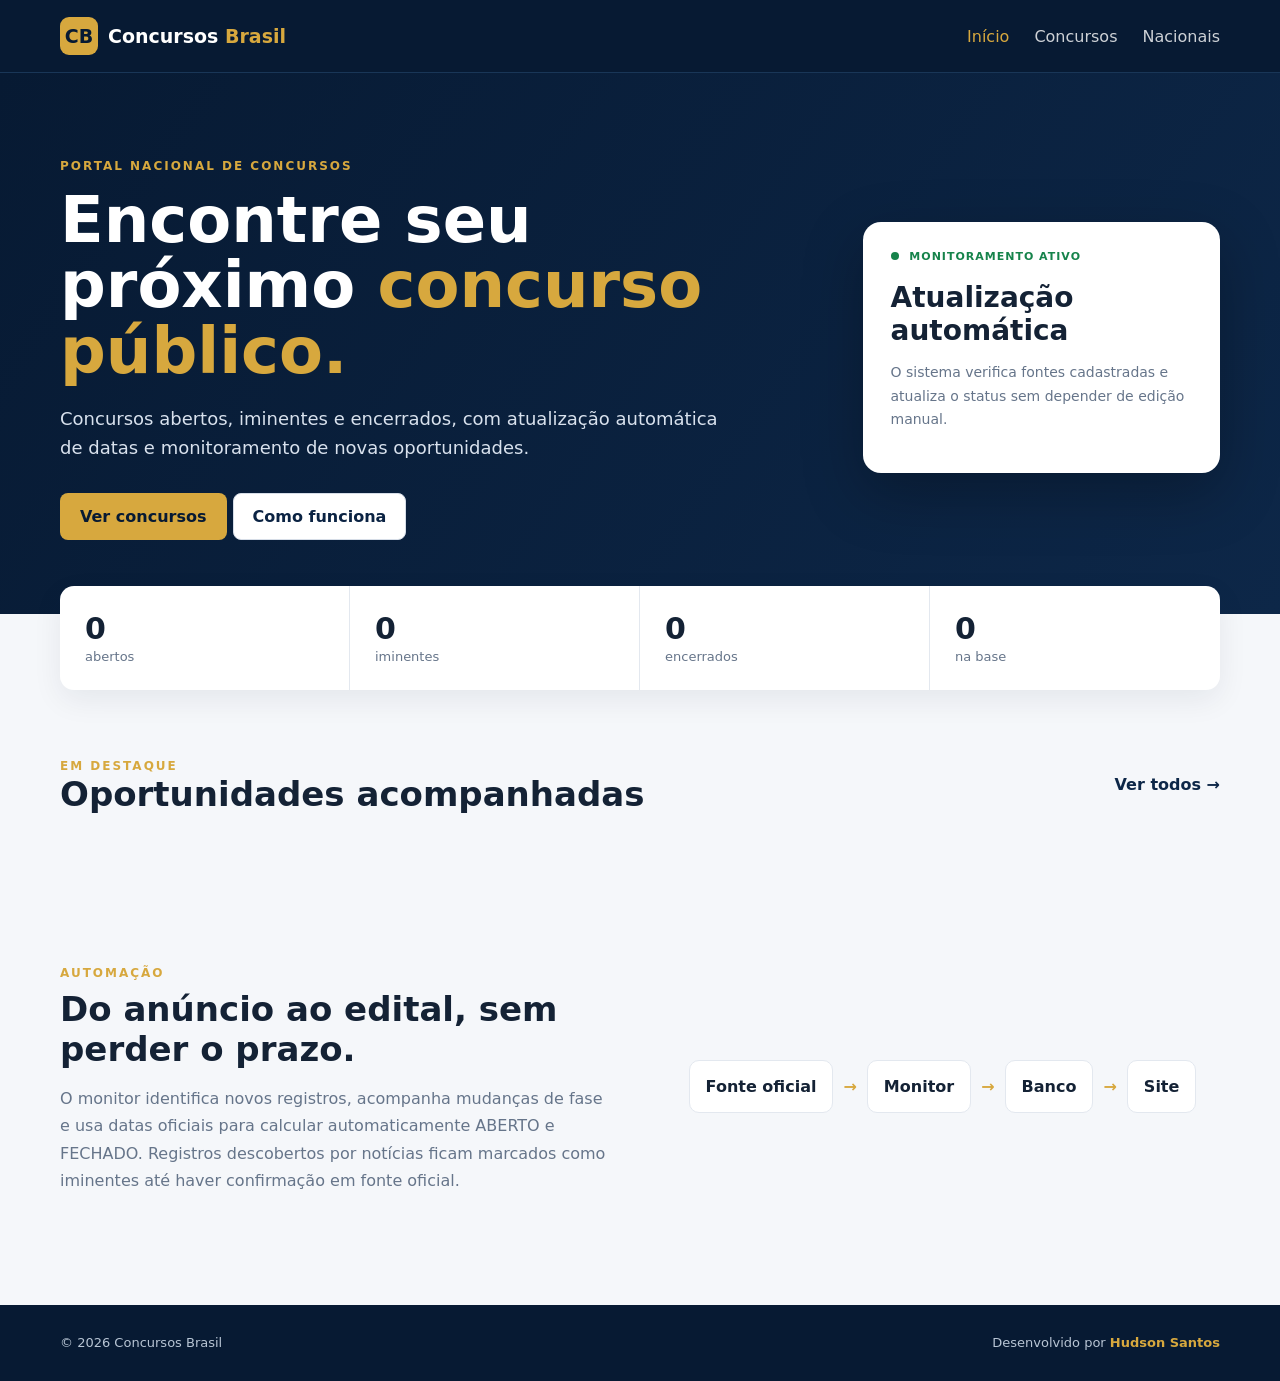
==== commit 277ee7b0: "Adicionar Pages Functions" ====
--- a/index.html
+++ b/index.html
@@ -1,18 +1 @@
-<!doctype html>
-<html lang="pt-BR">
-<head><meta charset="utf-8"><meta name="viewport" content="width=device-width,initial-scale=1"><title>Painel Administrativo — Concursos Brasil</title><link rel="stylesheet" href="../style.css"></head>
-<body class="admin-page">
-<header class="admin-top"><div><strong>CONCURSOS <span>BRASIL</span></strong><small>Painel administrativo</small></div><div class="admin-actions"><span id="adminUser">Administrador</span><button id="logout" class="btn ghost">Sair</button></div></header>
-<main class="admin-wrap">
-<section id="loginView" class="admin-login panel"><div class="admin-logo">CB</div><h1>Acesso administrativo</h1><p>Gerencie concursos, fontes, status e histórico.</p><form id="loginForm"><label>Senha administrativa<input id="password" type="password" autocomplete="current-password" required></label><button class="btn primary" type="submit">Entrar</button><p id="loginMsg" class="form-msg"></p></form></section>
-<section id="appView" hidden>
-<div class="admin-grid"><article class="stat panel"><span>Total</span><strong id="total">0</strong></article><article class="stat panel"><span>Aberto</span><strong id="open">0</strong></article><article class="stat panel"><span>Iminente</span><strong id="soon">0</strong></article><article class="stat panel"><span>Fechado</span><strong id="closed">0</strong></article></div>
-<div class="admin-tabs"><button class="tab active" data-tab="contests">Concursos</button><button class="tab" data-tab="sources">Fontes</button><button class="tab" data-tab="history">Histórico</button><button class="tab" data-tab="system">Sistema</button></div>
-<section id="tab-contests" class="admin-section"><div class="section-head"><div><h2>Concursos cadastrados</h2><p>Edite, adicione, exclua e corrija qualquer registro.</p></div><button id="newContest" class="btn primary">+ Novo concurso</button></div><div class="toolbar"><input id="search" placeholder="Pesquisar concurso, órgão, banca..."/><select id="filterStatus"><option value="">Todos os status</option><option value="aberto">Aberto</option><option value="iminente">Iminente</option><option value="fechado">Fechado</option></select><select id="filterUF"><option value="">Todas as UFs</option></select></div><div class="table-scroll"><table><thead><tr><th>Concurso</th><th>UF</th><th>Âmbito</th><th>Status</th><th>Atualização</th><th>Ações</th></tr></thead><tbody id="contestRows"></tbody></table></div></section>
-<section id="tab-sources" class="admin-section" hidden><div class="section-head"><div><h2>Fontes monitoradas</h2><p>Cadastre fontes oficiais e organizadoras usadas pelo monitor.</p></div><button id="newSource" class="btn primary">+ Nova fonte</button></div><div class="table-scroll"><table><thead><tr><th>Nome</th><th>Tipo</th><th>Escopo</th><th>URL</th><th>Ações</th></tr></thead><tbody id="sourceRows"></tbody></table></div></section>
-<section id="tab-history" class="admin-section" hidden><div class="section-head"><div><h2>Histórico</h2><p>Auditoria das alterações feitas pelo administrador e pelo robô.</p></div></div><div class="table-scroll"><table><thead><tr><th>Data</th><th>Ação</th><th>Concurso</th><th>Detalhes</th></tr></thead><tbody id="historyRows"></tbody></table></div></section>
-<section id="tab-system" class="admin-section" hidden><div class="panel system-card"><h2>Automação</h2><p>O monitor pode enviar novos registros para a API usando o segredo <code>MONITOR_TOKEN</code>. O site público lê o D1 pela rota <code>/api/contests</code>.</p><button id="seed" class="btn primary">Carregar base inicial no banco</button><button id="refresh" class="btn ghost">Atualizar painel</button><p id="systemMsg" class="form-msg"></p></div></section>
-</section></main>
-<div id="modal" class="modal" hidden><div class="modal-card"><button class="modal-close" id="closeModal">×</button><h2 id="modalTitle">Novo concurso</h2><form id="contestForm" class="form-grid"><input type="hidden" id="f_id"><label>Nome*<input id="f_nome" required></label><label>Órgão<input id="f_orgao"></label><label>UF*<input id="f_uf" maxlength="2" required></label><label>Município<input id="f_municipio"></label><label>Abrangência<select id="f_abrangencia"><option>Nacional</option><option>Federal</option><option>Estadual</option><option>Municipal</option><option>Regional</option></select></label><label>Status<select id="f_status"><option value="iminente">Iminente</option><option value="aberto">Aberto</option><option value="fechado">Fechado</option></select></label><label>Vagas<input id="f_vagas"></label><label>Escolaridade<input id="f_escolaridade"></label><label>Banca<input id="f_banca"></label><label>Início das inscrições<input id="f_inicio" type="date"></label><label>Fim das inscrições<input id="f_fim" type="date"></label><label>Data da prova<input id="f_prova" type="date"></label><label class="full">Fonte/URL<input id="f_fonte" type="url"></label><label>Fonte oficial? <select id="f_oficial"><option value="1">Sim</option><option value="0">Não</option></select></label><label>Confiança<input id="f_confidence" placeholder="oficial / confirmado / previsão"></label><div class="form-actions full"><button type="button" class="btn ghost" id="cancel">Cancelar</button><button class="btn primary">Salvar concurso</button></div><p id="formMsg" class="form-msg full"></p></form></div></div>
-<div id="sourceModal" class="modal" hidden><div class="modal-card"><button class="modal-close" id="closeSource">×</button><h2>Nova fonte</h2><form id="sourceForm" class="form-grid"><label>Nome*<input id="s_name" required></label><label>Tipo<select id="s_type"><option>official</option><option>organizer</option><option>news</option></select></label><label>Escopo<input id="s_scope" value="national"></label><label class="full">URL*<input id="s_url" type="url" required></label><div class="form-actions full"><button type="button" class="btn ghost" id="cancelSource">Cancelar</button><button class="btn primary">Adicionar</button></div><p id="sourceMsg" class="form-msg full"></p></form></div></div>
-<script src="admin.js"></script></body></html>
+<!doctype html><html lang="pt-BR"><head><meta charset="utf-8"><meta name="viewport" content="width=device-width,initial-scale=1"><title>Concursos Brasil — Concursos Públicos</title><meta name="description" content="Portal nacional de concursos públicos com filtros por UF, município, esfera e situação."><link rel="stylesheet" href="style.css"></head><body><header class="top"><div class="wrap nav"><a class="brand" href="index.html"><span class="mark">CB</span><span>Concursos <b>Brasil</b></span></a><button class="hamb" aria-label="Abrir menu">☰</button><nav><a class="active" href="index.html">Início</a><a href="concursos.html">Concursos</a><a href="concurso.html?id=transpetro-2026">Nacionais</a></nav></div></header><main><section class="hero"><div class="wrap hero-grid"><div><span class="eyebrow">PORTAL NACIONAL DE CONCURSOS</span><h1>Encontre seu próximo <strong>concurso público.</strong></h1><p>Concursos abertos, iminentes e encerrados, com atualização automática de datas e monitoramento de novas oportunidades.</p><div class="actions"><a class="btn primary" href="concursos.html">Ver concursos</a><a class="btn ghost" href="#como-funciona">Como funciona</a></div></div><div class="hero-card"><div class="live"><i></i> MONITORAMENTO ATIVO</div><div class="big">Atualização automática</div><p>O sistema verifica fontes cadastradas e atualiza o status sem depender de edição manual.</p></div></div></section><section class="wrap stats"><div><b id="openCount">—</b><span>abertos</span></div><div><b id="soonCount">—</b><span>iminentes</span></div><div><b id="closedCount">—</b><span>encerrados</span></div><div><b id="totalCount">—</b><span>na base</span></div></section><section class="wrap section"><div class="section-head"><div><span class="eyebrow">EM DESTAQUE</span><h2>Oportunidades acompanhadas</h2></div><a href="concursos.html">Ver todos →</a></div><div id="featured" class="cards"></div></section><section id="como-funciona" class="wrap section info"><div><span class="eyebrow">AUTOMAÇÃO</span><h2>Do anúncio ao edital, sem perder o prazo.</h2><p>O monitor identifica novos registros, acompanha mudanças de fase e usa datas oficiais para calcular automaticamente ABERTO e FECHADO. Registros descobertos por notícias ficam marcados como iminentes até haver confirmação em fonte oficial.</p></div><div class="pipeline"><span>Fonte oficial</span><b>→</b><span>Monitor</span><b>→</b><span>Banco</span><b>→</b><span>Site</span></div></section></main><footer><div class="wrap foot"><span>© <span id="year"></span> Concursos Brasil</span><span>Desenvolvido por <b>Hudson Santos</b></span></div></footer><script src="script.js"></script><script src="data/runtime.js"></script></body></html>
